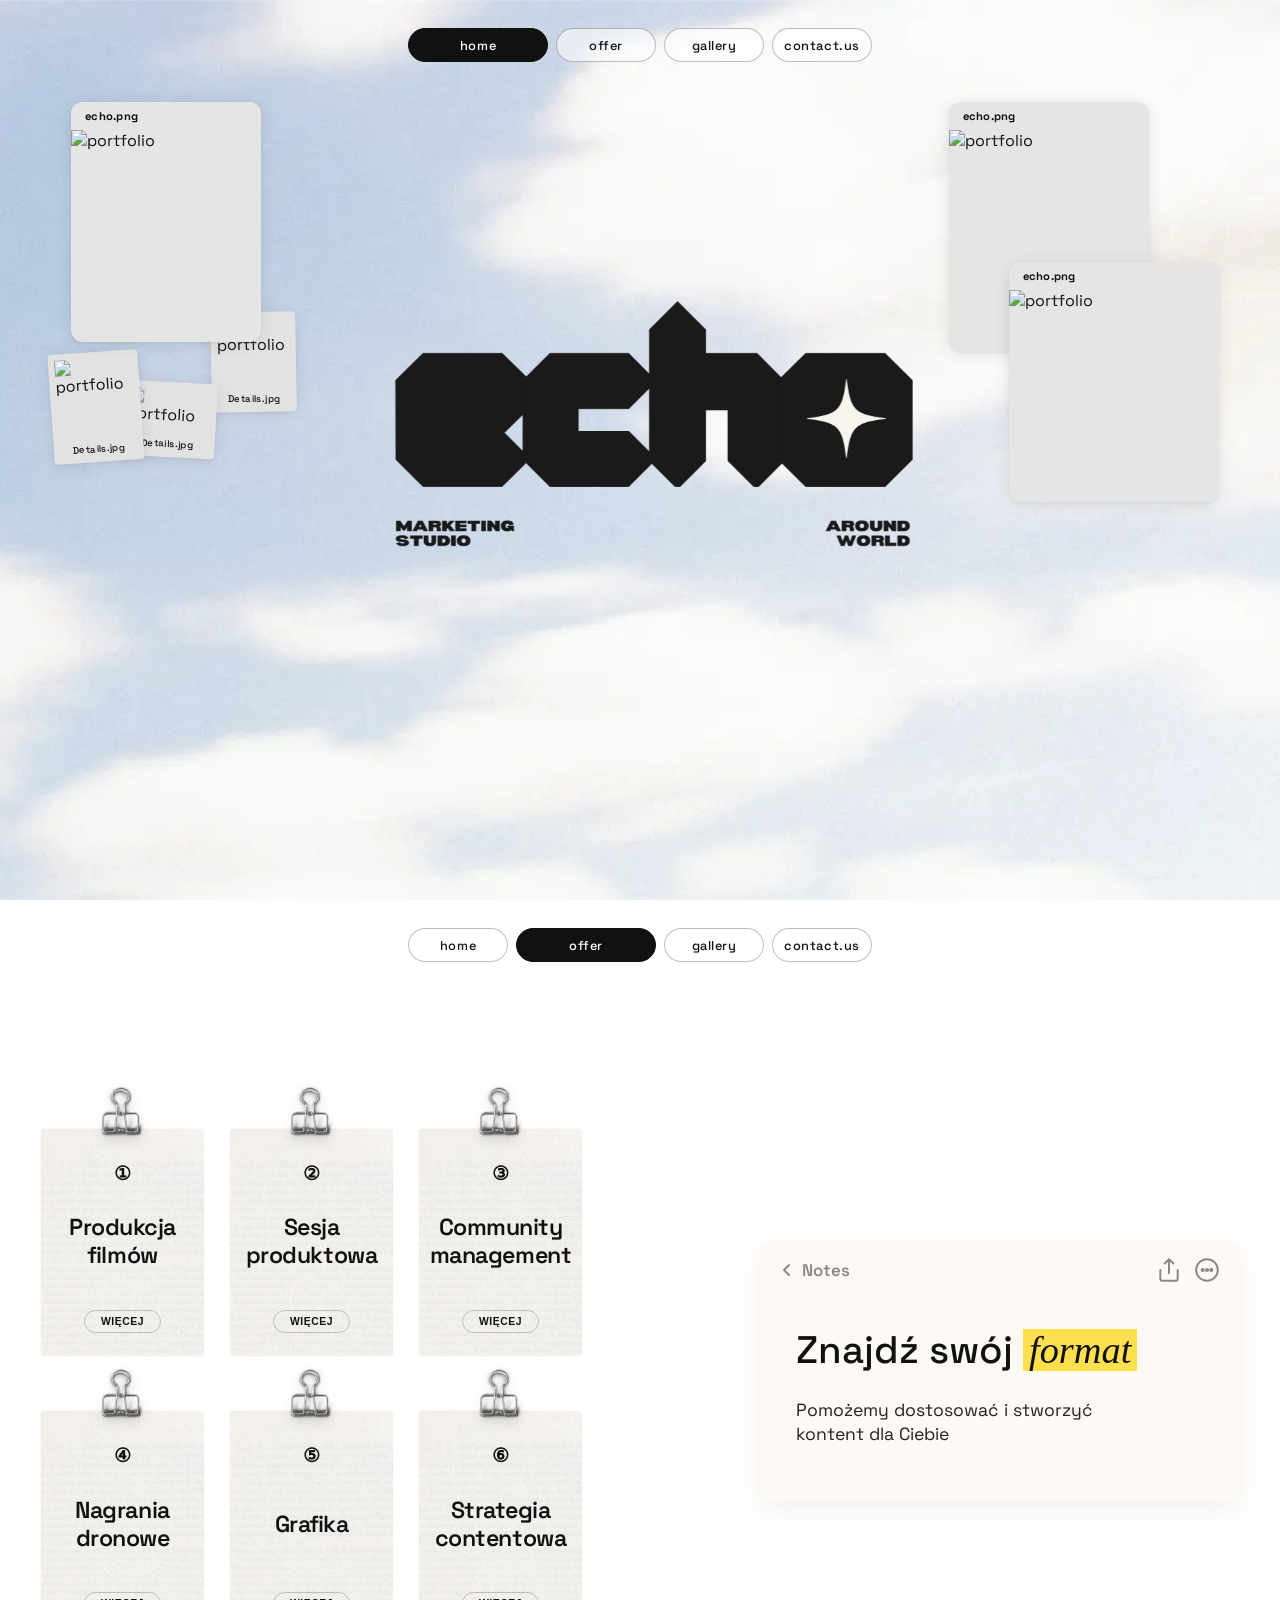
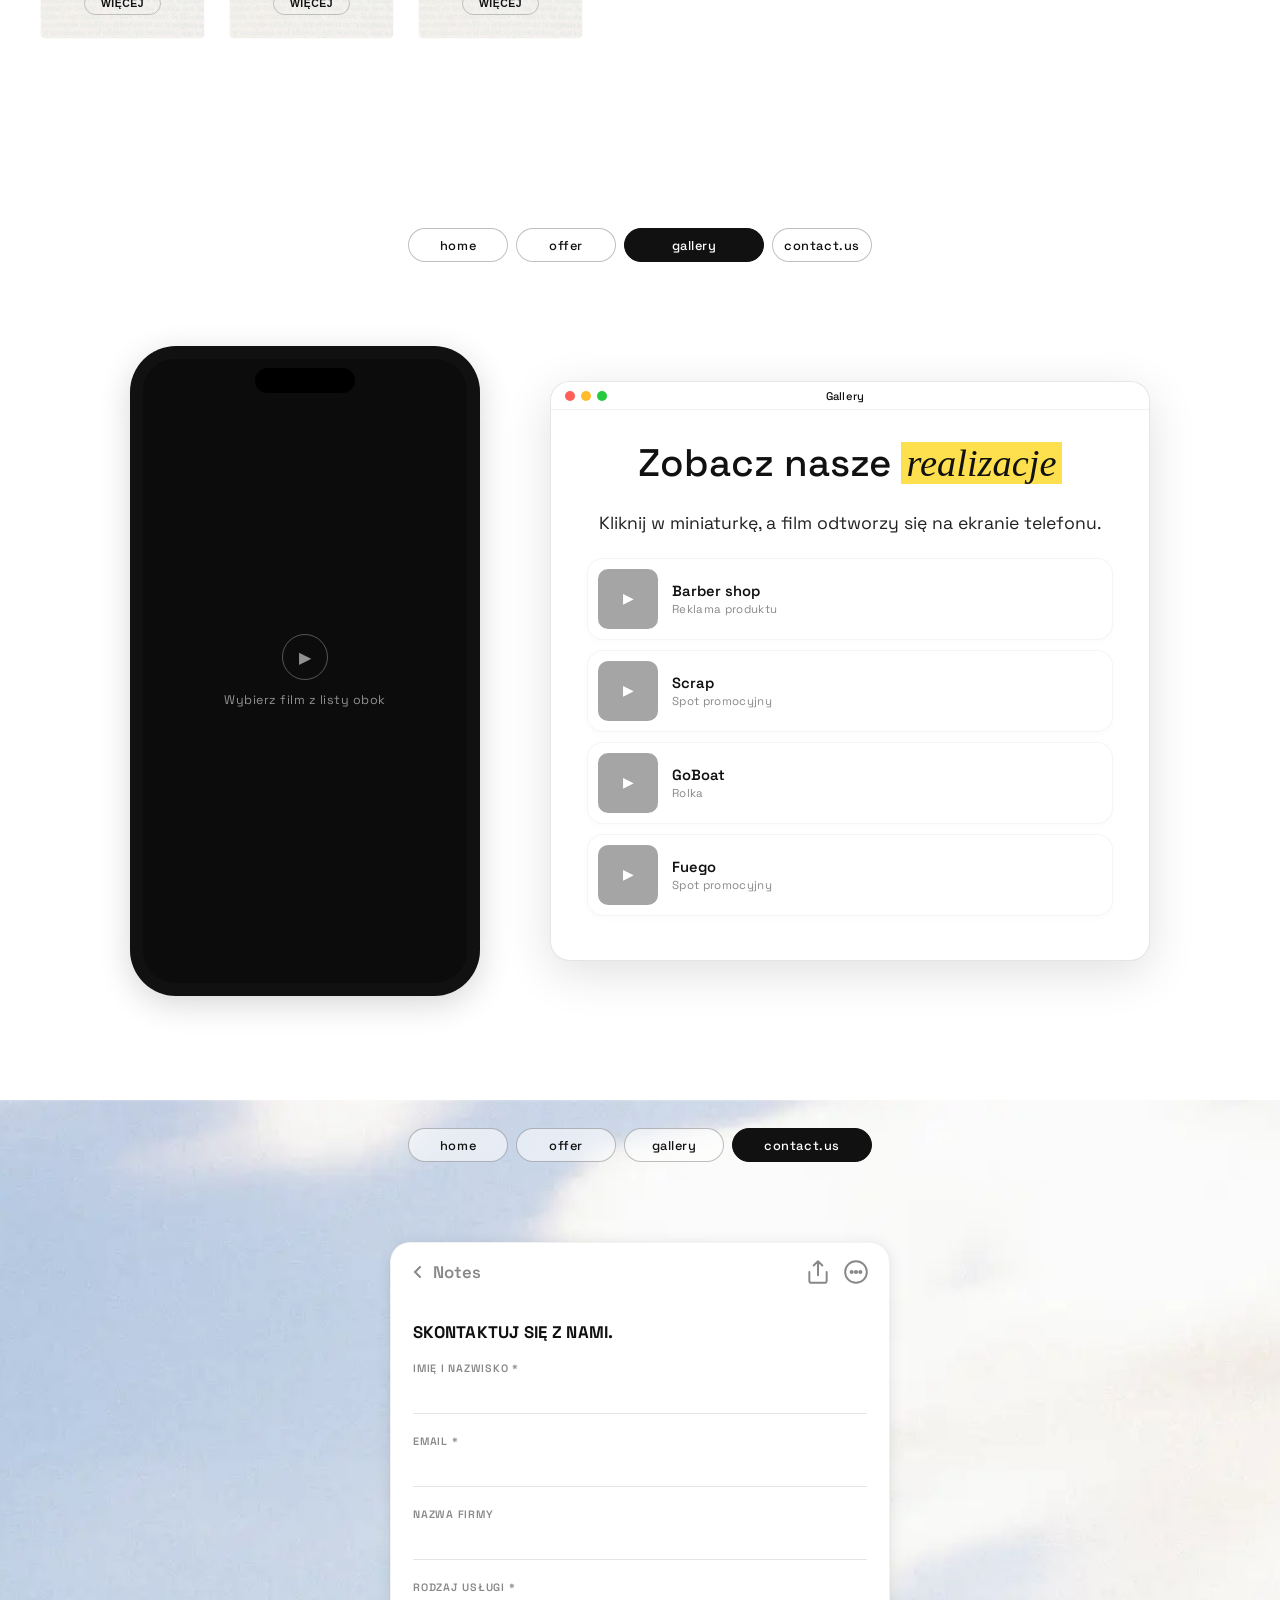
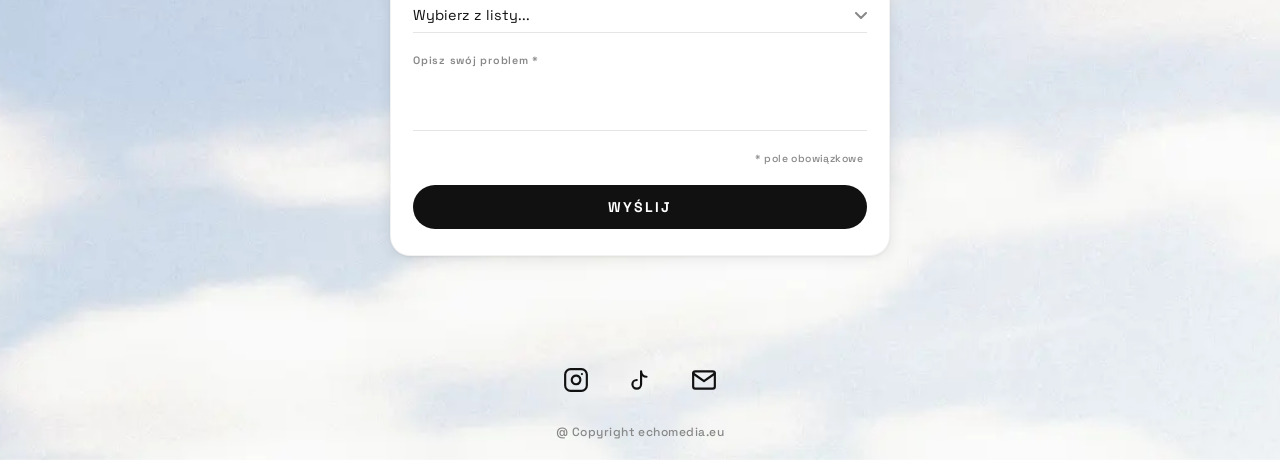
==== index.html @ 02a7cdfb "Add files via upload" ====
<!DOCTYPE html>
<html lang="pl">

<head>
  <meta charset="UTF-8" />
  <meta name="viewport" content="width=device-width, initial-scale=1.0" />
  <title>Echo Marketing Studio — Around the World</title>
  <meta name="description"
    content="Echo Marketing Studio — produkujemy kontent, który działa. Produkcja filmów, sesje produktowe, community management, drony, grafika i strategia contentowa." />
  <meta name="robots" content="index, follow" />
  <meta property="og:title" content="Echo Marketing Studio" />
  <meta property="og:description" content="Pomożemy dostosować i stworzyć kontent dla Ciebie." />
  <meta property="og:type" content="website" />
  <link rel="stylesheet" href="style.css" />
  <link rel="icon" href="img/logo.png" type="image/png" />

  <!-- Google Analytics -->
  <script async src="https://www.googletagmanager.com/gtag/js?id=G-VK74LGV7Q6"></script>
  <script>
    window.dataLayer = window.dataLayer || [];
    function gtag() { dataLayer.push(arguments); }
    gtag('js', new Date());

    gtag('config', 'G-VK74LGV7Q6');
  </script>
</head>

<body>

  <!-- ══════════════════════════════════════════════════════════
     SECTION 1 · HOME
══════════════════════════════════════════════════════════ -->
  <section class="section" id="home" aria-label="Strona główna">

    <!-- NAWIGACJA — statyczna na górze sekcji -->
    <nav class="section-nav" aria-label="Nawigacja główna">
      <a href="#home" class="active">home</a>
      <a href="#offer">offer</a>
      <a href="#gallery">gallery</a>
      <a href="#contact">contact.us</a>
    </nav>

    <!-- TREŚĆ HERO -->
    <div class="hero-body">

      <!-- LEWA STRONA -->
      <div class="photos-left" aria-hidden="true">

        <!-- Mac Window (Duża karta) -->
        <div class="mac-window left-mac">
          <div class="mac-header">echo.png</div>
          <div class="mac-image-container">
            <img src="img cards/Projekt bez nazwy (2).png" alt="portfolio" loading="lazy" />
          </div>
        </div>

        <!-- 3 małe polaroidy -->
        <div class="grey-polaroid left-p1">
          <img src="img cards/stocznia.jpg" alt="portfolio" loading="lazy" />
          <div class="spol-label">Details.jpg</div>
        </div>

        <div class="grey-polaroid left-p2">
          <img src="img cards/photo_2026-07-18_15-06-27.jpg" alt="portfolio" loading="lazy" />
          <div class="spol-label">Details.jpg</div>
        </div>

        <div class="grey-polaroid left-p3">
          <img src="img cards/photo_2026-07-18_15-06-29.jpg  " alt="portfolio" loading="lazy" />
          <div class="spol-label">Details.jpg</div>
        </div>

      </div><!-- /photos-left -->

      <!-- Centrum: Logo -->
      <div class="hero-logo">
        <img src="img/logo.png" alt="Echo Marketing Studio — Logo" loading="eager" />
      </div>

      <!-- PRAWA STRONA -->
      <div class="photos-right" aria-hidden="true">

        <!-- Mac Window (Tył) -->
        <div class="mac-window right-mac-1">
          <div class="mac-header">echo.png</div>
          <div class="mac-image-container">
            <img src="img cards/_DSC5207.jpg" alt="portfolio" loading="lazy" />
          </div>
        </div>

        <!-- Mac Window (Przód) -->
        <div class="mac-window right-mac-2">
          <div class="mac-header">echo.png</div>
          <div class="mac-image-container">
            <img src="img cards/pari3.jpg" alt="portfolio" loading="lazy" />
          </div>
        </div>

      </div><!-- /photos-right -->

    </div><!-- /hero-body -->
  </section>


  <!-- ══════════════════════════════════════════════════════════
     SECTION 2 · OFFER
══════════════════════════════════════════════════════════ -->
  <section class="section" id="offer" aria-label="Oferta">

    <!-- NAWIGACJA — statyczna na górze sekcji -->
    <nav class="section-nav" aria-label="Nawigacja oferty">
      <a href="#home">home</a>
      <a href="#offer" class="active">offer</a>
      <a href="#gallery">gallery</a>
      <a href="#contact">contact.us</a>
    </nav>

    <div class="offer-body">
      <div class="offer-layout">

        <!-- Siatka usług -->
        <div class="services-grid" aria-label="Nasze usługi">

          <!-- 1 -->
          <div class="service-item">
            <img src="img/pin.svg" class="service-pin" alt="" />
            <div class="service-bg-wrap">
              <img src="img/card.svg" class="service-bg" alt="" />
              <div class="service-content">
                <span class="service-num">①</span>
                <span class="service-name">Produkcja<br />filmów</span>
                <button class="btn-more" data-title="Produkcja filmów"
                  data-desc="Krótki, roboczy opis usługi produkcji filmów. Tworzymy profesjonalne wideo, spoty reklamowe oraz nowoczesne rolki do mediów społecznościowych, aby maksymalnie zaangażować Twoich odbiorców.">Więcej</button>
              </div>
            </div>
          </div>

          <!-- 2 -->
          <div class="service-item">
            <img src="img/pin.svg" class="service-pin" alt="" />
            <div class="service-bg-wrap">
              <img src="img/card.svg" class="service-bg" alt="" />
              <div class="service-content">
                <span class="service-num">②</span>
                <span class="service-name">Sesja<br />produktowa</span>
                <button class="btn-more" data-title="Sesja produktowa"
                  data-desc="Twoje produkty zasługują na doskonałą prezentację. Wykonamy dla Ciebie wysokiej jakości zdjęcia produktowe, które pomogą Ci sprzedawać skuteczniej.">Więcej</button>
              </div>
            </div>
          </div>

          <!-- 3 -->
          <div class="service-item">
            <img src="img/pin.svg" class="service-pin" alt="" />
            <div class="service-bg-wrap">
              <img src="img/card.svg" class="service-bg" alt="" />
              <div class="service-content">
                <span class="service-num">③</span>
                <span class="service-name">Community<br />management</span>
                <button class="btn-more" data-title="Community management"
                  data-desc="Budujemy i zarządzamy społecznością wokół Twojej marki. Dbamy o relacje z klientami, odpowiadamy na komentarze i moderujemy dyskusje, by wizerunek firmy był spójny.">Więcej</button>
              </div>
            </div>
          </div>

          <!-- 4 -->
          <div class="service-item">
            <img src="img/pin.svg" class="service-pin" alt="" />
            <div class="service-bg-wrap">
              <img src="img/card.svg" class="service-bg" alt="" />
              <div class="service-content">
                <span class="service-num">④</span>
                <span class="service-name">Nagrania<br />dronowe</span>
                <button class="btn-more" data-title="Nagrania dronowe"
                  data-desc="Pokażemy Twój biznes z zupełnie nowej perspektywy! Oferujemy dynamiczne ujęcia z drona, idealne do filmów promocyjnych, relacji z wydarzeń czy prezentacji nieruchomości.">Więcej</button>
              </div>
            </div>
          </div>

          <!-- 5 -->
          <div class="service-item">
            <img src="img/pin.svg" class="service-pin" alt="" />
            <div class="service-bg-wrap">
              <img src="img/card.svg" class="service-bg" alt="" />
              <div class="service-content">
                <span class="service-num">⑤</span>
                <span class="service-name">Grafika</span>
                <button class="btn-more" data-title="Grafika"
                  data-desc="Projektujemy estetyczne i skuteczne materiały wizualne. Od postów w social mediach, po identyfikację wizualną, ulotki czy bannery reklamowe, które przyciągają wzrok.">Więcej</button>
              </div>
            </div>
          </div>

          <!-- 6 -->
          <div class="service-item">
            <img src="img/pin.svg" class="service-pin" alt="" />
            <div class="service-bg-wrap">
              <img src="img/card.svg" class="service-bg" alt="" />
              <div class="service-content">
                <span class="service-num">⑥</span>
                <span class="service-name">Strategia<br />contentowa</span>
                <button class="btn-more" data-title="Strategia contentowa"
                  data-desc="Pomagamy zaplanować treści, które przynoszą realne zyski. Opracujemy dla Ciebie długoterminową strategię publikacji, aby Twój komunikat docierał prosto do odpowiedniej grupy docelowej.">Więcej</button>
              </div>
            </div>
          </div>

        </div><!-- /services-grid -->

        <!-- Notes card po prawej -->
        <div class="notes-card" role="complementary">
          <div class="notes-bar">
            <div class="notes-back">
              <svg width="14" height="14" viewBox="0 0 14 14" fill="none" stroke="currentColor" stroke-width="2"
                stroke-linecap="round">
                <polyline points="9 2 4 7 9 12" />
              </svg>
              Notes
            </div>
            <div class="notes-icons" aria-hidden="true">
              <!-- Share icon -->
              <svg viewBox="0 0 24 24" fill="none" stroke="currentColor" stroke-width="1.8" stroke-linecap="round"
                stroke-linejoin="round">
                <path d="M4 12v8a2 2 0 002 2h12a2 2 0 002-2v-8 M16 6l-4-4-4 4 M12 2v13" />
              </svg>
              <!-- 3 dots circle icon -->
              <svg viewBox="0 0 24 24" fill="none" stroke="currentColor" stroke-width="1.8" stroke-linecap="round">
                <circle cx="12" cy="12" r="10" />
                <circle cx="8" cy="12" r="1" fill="currentColor" />
                <circle cx="12" cy="12" r="1" fill="currentColor" />
                <circle cx="16" cy="12" r="1" fill="currentColor" />
              </svg>
            </div>
          </div>
          <div class="notes-body">
            <h2 class="notes-title">
              Znajdź swój <span class="notes-highlight">format</span>
            </h2>
            <p class="notes-desc">
              Pomożemy dostosować i stworzyć<br />kontent dla Ciebie
            </p>
          </div>
        </div>

      </div><!-- /offer-layout -->
    </div><!-- /offer-body -->
  </section>


  <!-- ══════════════════════════════════════════════════════════
     SECTION 3 · GALLERY
══════════════════════════════════════════════════════════ -->
  <section class="section" id="gallery" aria-label="Galeria">

    <!-- NAWIGACJA — statyczna na górze sekcji -->
    <nav class="section-nav" aria-label="Nawigacja galerii">
      <a href="#home">home</a>
      <a href="#offer">offer</a>
      <a href="#gallery" class="active">gallery</a>
      <a href="#contact">contact.us</a>
    </nav>

    <div class="gallery-body">
      <div class="gallery-layout">

        <!-- Telefon z odtwarzaczem filmów -->
        <div class="phone-stage">
          <div class="phone-frame">
            <div class="phone-island"></div>
            <div class="phone-screen" id="phone-screen">
              <video id="gallery-video" class="phone-video" playsinline webkit-playsinline preload="metadata"></video>

              <!-- Minimalistyczne, autorskie sterowanie filmem -->
              <div class="minimal-controls" id="minimal-controls">
                <button id="min-play" class="min-btn" aria-label="Play/Pause">
                  <svg viewBox="0 0 24 24" fill="currentColor">
                    <path d="M6 19h4V5H6v14zm8-14v14h4V5h-4z" />
                  </svg>
                </button>
                <div class="min-progress">
                  <div class="min-progress-bar" id="min-progress-bar">
                    <div class="min-progress-fill" id="min-progress-fill"></div>
                  </div>
                </div>
                <button id="min-mute" class="min-btn" aria-label="Mute/Unmute">
                  <svg viewBox="0 0 24 24" fill="currentColor">
                    <path
                      d="M3 9v6h4l5 5V4L7 9H3zm13.5 3c0-1.77-1.02-3.29-2.5-4.03v8.05c1.48-.73 2.5-2.25 2.5-4.02zM14 3.23v2.06c2.89.86 5 3.54 5 6.71s-2.11 5.85-5 6.71v2.06c4.01-.91 7-4.49 7-8.77s-2.99-7.86-7-8.77z" />
                  </svg>
                </button>
              </div>
              <div class="phone-empty" id="phone-empty">
                <span class="phone-empty-icon">▶</span>
                <span>Wybierz film z listy obok</span>
              </div>
            </div>
          </div>
        </div>

        <!-- Lista filmów promocyjnych -->
        <div class="gallery-list-card white-mac">
          <div class="mac-header">
            <div class="mac-dots">
              <span class="dot close"></span>
              <span class="dot min"></span>
              <span class="dot max"></span>
            </div>
            <span class="mac-title" style="transform: translateX(-30px);">Gallery</span>
          </div>

          <div class="gallery-list-body">
            <h2 class="notes-title">
              Zobacz nasze <span class="notes-highlight">realizacje</span>
            </h2>
            <p class="notes-desc">
              Kliknij w miniaturkę, a film odtworzy się na ekranie telefonu.
            </p>

            <div class="gallery-thumbs" role="list">

              <button type="button" class="gallery-thumb" role="listitem" data-video="video gallery/barber-produkt.mp4">
                <span class="gallery-thumb-img">
                  <video src="video gallery/barber-produkt.mp4" preload="metadata" muted playsinline
                    style="width: 100%; height: 100%; object-fit: cover;"></video>
                  <span class="gallery-thumb-play">▶</span>
                </span>
                <span class="gallery-thumb-meta">
                  <span class="gallery-thumb-title">Barber shop</span>
                  <span class="gallery-thumb-sub">Reklama produktu</span>
                </span>
              </button>

              <button type="button" class="gallery-thumb" role="listitem" data-video="video gallery/scrapv2.mp4">
                <span class="gallery-thumb-img">
                  <video src="video gallery/scrapv2.mp4" preload="metadata" muted playsinline
                    style="width: 100%; height: 100%; object-fit: cover;"></video>
                  <span class="gallery-thumb-play">▶</span>
                </span>
                <span class="gallery-thumb-meta">
                  <span class="gallery-thumb-title">Scrap</span>
                  <span class="gallery-thumb-sub">Spot promocyjny</span>
                </span>
              </button>

              <button type="button" class="gallery-thumb" role="listitem" data-video="video gallery/goboat.mp4">
                <span class="gallery-thumb-img">
                  <video src="video gallery/goboat.mp4" preload="metadata" muted playsinline
                    style="width: 100%; height: 100%; object-fit: cover;"></video>
                  <span class="gallery-thumb-play">▶</span>
                </span>
                <span class="gallery-thumb-meta">
                  <span class="gallery-thumb-title">GoBoat</span>
                  <span class="gallery-thumb-sub">Rolka</span>
                </span>
              </button>

              <button type="button" class="gallery-thumb" role="listitem" data-video="video gallery/fuegov2.mp4">
                <span class="gallery-thumb-img">
                  <video src="video gallery/fuegov2.mp4" preload="metadata" muted playsinline
                    style="width: 100%; height: 100%; object-fit: cover;"></video>
                  <span class="gallery-thumb-play">▶</span>
                </span>
                <span class="gallery-thumb-meta">
                  <span class="gallery-thumb-title">Fuego</span>
                  <span class="gallery-thumb-sub">Spot promocyjny</span>
                </span>
              </button>

            </div>
          </div>
        </div>

      </div><!-- /gallery-layout -->
    </div><!-- /gallery-body -->
  </section>

  <!-- ══════════════════════════════════════════════════════════
     SECTION 4 · CONTACT
══════════════════════════════════════════════════════════ -->
  <section class="section" id="contact" aria-label="Kontakt">

    <!-- NAWIGACJA — statyczna na górze sekcji -->
    <nav class="section-nav" aria-label="Nawigacja kontaktu">
      <a href="#home">home</a>
      <a href="#offer">offer</a>
      <a href="#gallery">gallery</a>
      <a href="#contact" class="active">contact.us</a>
    </nav>

    <div class="contact-body">
      <div class="contact-layout">

        <!-- Formularz -->
        <div class="contact-card">

          <div class="notes-bar">
            <div class="notes-back">
              <svg width="14" height="14" viewBox="0 0 14 14" fill="none" stroke="currentColor" stroke-width="2"
                stroke-linecap="round">
                <polyline points="9 2 4 7 9 12" />
              </svg>
              Notes
            </div>
            <div class="notes-icons" aria-hidden="true">
              <!-- Share icon -->
              <svg viewBox="0 0 24 24" fill="none" stroke="currentColor" stroke-width="1.8" stroke-linecap="round"
                stroke-linejoin="round">
                <path d="M4 12v8a2 2 0 002 2h12a2 2 0 002-2v-8 M16 6l-4-4-4 4 M12 2v13" />
              </svg>
              <!-- 3 dots circle icon -->
              <svg viewBox="0 0 24 24" fill="none" stroke="currentColor" stroke-width="1.8" stroke-linecap="round">
                <circle cx="12" cy="12" r="10" />
                <circle cx="8" cy="12" r="1" fill="currentColor" />
                <circle cx="12" cy="12" r="1" fill="currentColor" />
                <circle cx="16" cy="12" r="1" fill="currentColor" />
              </svg>
            </div>
          </div>

          <div class="form-wrap">
            <h2 class="form-title">
              SKONTAKTUJ SIĘ Z NAMI.
            </h2>

            <form id="contact-form" novalidate>

              <div class="form-group">
                <label for="name">IMIĘ I NAZWISKO *</label>
                <input type="text" id="name" name="name" required autocomplete="name" aria-required="true" />
              </div>

              <div class="form-group">
                <label for="email">EMAIL *</label>
                <input type="email" id="email" name="email" required autocomplete="email" aria-required="true" />
              </div>

              <div class="form-group">
                <label for="company">NAZWA FIRMY</label>
                <input type="text" id="company" name="company" autocomplete="organization" />
              </div>

              <div class="form-group">
                <label>RODZAJ USŁUGI *</label>
                <div class="custom-dropdown" id="service-dropdown">
                  <div class="custom-dropdown-trigger" id="service-trigger">
                    <span>Wybierz z listy...</span>
                    <svg width="12" height="7" viewBox="0 0 12 7" fill="none" stroke="currentColor" stroke-width="2" stroke-linecap="round" stroke-linejoin="round">
                      <path d="M1 1L6 6L11 1"></path>
                    </svg>
                  </div>
                  <div class="custom-dropdown-options">
                    <div class="custom-option" data-value="Produkcja filmów">Produkcja filmów</div>
                    <div class="custom-option" data-value="Sesja produktowa">Sesja produktowa</div>
                    <div class="custom-option" data-value="Community management">Community management</div>
                    <div class="custom-option" data-value="Nagrania dronowe">Nagrania dronowe</div>
                    <div class="custom-option" data-value="Grafika">Grafika</div>
                    <div class="custom-option" data-value="Strategia contentowa">Strategia contentowa</div>
                    <div class="custom-option" data-value="Cały pakiet">Cały pakiet</div>
                    <div class="custom-option" data-value="Coś innego">Coś innego</div>
                  </div>
                  <input type="hidden" name="service" id="service-input" required>
                </div>
              </div>

              <div class="form-group">
                <label for="message">Opisz swój problem *</label>
                <textarea id="message" name="message" required aria-required="true"></textarea>
              </div>

              <div class="form-required-note">* pole obowiązkowe</div>

              <button type="submit" class="btn-send" id="submit-btn">
                WYŚLIJ
              </button>

            </form>
          </div>

        </div><!-- /contact-card -->
      </div><!-- /contact-layout -->
    </div><!-- /contact-body -->

    <!-- ══════════════════════════════════════════════════════════
       FOOTER
  ══════════════════════════════════════════════════════════ -->
    <footer class="site-footer">
      <div class="social-links">
        <a href="https://www.instagram.com/echomedia.eu/" class="social-circle" aria-label="Instagram" target="_blank">
          <svg viewBox="0 0 24 24" fill="none" stroke="currentColor" stroke-width="2" stroke-linecap="round"
            stroke-linejoin="round">
            <rect x="2" y="2" width="20" height="20" rx="5" ry="5"></rect>
            <path d="M16 11.37A4 4 0 1 1 12.63 8 4 4 0 0 1 16 11.37z"></path>
            <line x1="17.5" y1="6.5" x2="17.51" y2="6.5"></line>
          </svg>
        </a>
        <a href="https://www.tiktok.com/@echomedia.eu" class="social-circle" aria-label="TikTok" target="_blank">
          <svg viewBox="0 0 24 24" fill="none" stroke="currentColor" stroke-width="2" stroke-linecap="round"
            stroke-linejoin="round">
            <path d="M9 12a4 4 0 1 0 4 4V4a5 5 0 0 0 5 5"></path>
          </svg>
        </a>
        <a href="mailto:echomedia.eu@gmail.com" class="social-circle" aria-label="Email">
          <svg viewBox="0 0 24 24" fill="none" stroke="currentColor" stroke-width="2" stroke-linecap="round"
            stroke-linejoin="round">
            <path d="M4 4h16c1.1 0 2 .9 2 2v12c0 1.1-.9 2-2 2H4c-1.1 0-2-.9-2-2V6c0-1.1.9-2 2-2z"></path>
            <polyline points="22,6 12,13 2,6"></polyline>
          </svg>
        </a>
      </div>
      <div class="footer-copy">
        @ Copyright echomedia.eu
      </div>
    </footer>
  </section>

  <!-- Toast -->
  <div class="toast" id="toast" role="alert" aria-live="polite"></div>

  <!-- ══════════════════════════════════════════════════════════
     JAVASCRIPT
══════════════════════════════════════════════════════════ -->
  <script>
    (() => {
      'use strict';

      /* ── Toast ── */
      const toast = document.getElementById('toast');
      function showToast(msg, ms = 3200) {
        toast.textContent = msg;
        toast.classList.add('show');
        setTimeout(() => toast.classList.remove('show'), ms);
      }

      /* ── Contact form ── */
      const form = document.getElementById('contact-form');
      const submit = document.getElementById('submit-btn');

      form.addEventListener('submit', async (e) => {
        e.preventDefault();

        const name = document.getElementById('name').value.trim();
        const email = document.getElementById('email').value.trim();
        const company = document.getElementById('company').value.trim();
        const message = document.getElementById('message').value.trim();

        if (!name) { showToast('Proszę podać imię i nazwisko.'); return; }
        if (!email || !/^[^\s@]+@[^\s@]+\.[^\s@]+$/.test(email)) {
          showToast('Proszę podać prawidłowy adres e-mail.');
          return;
        }
        if (!message) { showToast('Proszę opisać swój problem.'); return; }

        submit.textContent = 'Wysyłanie…';
        submit.disabled = true;

        try {
          const formData = new FormData(form);
          const res = await fetch('https://formspree.io/f/xykreqja', {
            method: 'POST',
            body: formData,
            headers: { 'Accept': 'application/json' }
          });

          if (res.ok) {
            form.reset();
            showToast('✓ Wiadomość wysłana! Odezwiemy się wkrótce.');
          } else {
            showToast('X Wystąpił błąd przy wysyłaniu. Spróbuj ponownie.');
          }
        } catch (error) {
          showToast('X Wystąpił problem z połączeniem.');
        } finally {
          submit.textContent = 'WYŚLIJ';
          submit.disabled = false;
        }
      });

      /* ── Smooth scroll ── */
      document.querySelectorAll('a[href^="#"]').forEach(a => {
        a.addEventListener('click', e => {
          const target = document.querySelector(a.getAttribute('href'));
          if (target) { e.preventDefault(); target.scrollIntoView({ behavior: 'smooth' }); }
        });
      });

    })();
  </script>

  <!-- Service Modal -->
  <div id="service-modal" class="modal-overlay" aria-hidden="true">
    <div class="modal-card">
      <button class="modal-close" id="modal-close-btn" aria-label="Zamknij">✕</button>
      <div class="modal-content-inner">
        <h3 id="modal-title" class="modal-title"></h3>
        <div class="modal-divider"></div>
        <p id="modal-desc" class="modal-desc"></p>
      </div>
    </div>
  </div>

  <script>
    (() => {
      const modal = document.getElementById('service-modal');
      const modalTitle = document.getElementById('modal-title');
      const modalDesc = document.getElementById('modal-desc');
      const modalCloseBtn = document.getElementById('modal-close-btn');
      const moreBtns = document.querySelectorAll('.btn-more');

      function openModal(title, desc) {
        modalTitle.textContent = title;
        modalDesc.textContent = desc;
        modal.classList.add('active');
        document.body.style.overflow = 'hidden'; // prevent scrolling
      }

      function closeModal() {
        modal.classList.remove('active');
        document.body.style.overflow = '';
      }

      moreBtns.forEach(btn => {
        btn.addEventListener('click', (e) => {
          e.stopPropagation();
          openModal(btn.getAttribute('data-title'), btn.getAttribute('data-desc'));
        });
      });

      modalCloseBtn.addEventListener('click', closeModal);
      modal.addEventListener('click', (e) => {
        if (e.target === modal) closeModal(); // close when clicking background
      });
    })();
  </script>

  <!-- Custom Dropdown Logic -->
  <script>
    (() => {
      'use strict';
      const dropdown = document.getElementById('service-dropdown');
      const trigger = document.getElementById('service-trigger');
      const triggerSpan = trigger.querySelector('span');
      const options = document.querySelectorAll('.custom-option');
      const hiddenInput = document.getElementById('service-input');

      if (!dropdown) return;

      // Toggle dropdown
      trigger.addEventListener('click', (e) => {
        e.stopPropagation();
        dropdown.classList.toggle('open');
      });

      // Close dropdown when clicking outside
      document.addEventListener('click', () => {
        dropdown.classList.remove('open');
      });

      // Handle option selection
      options.forEach(option => {
        option.addEventListener('click', (e) => {
          e.stopPropagation();
          const value = option.getAttribute('data-value');
          const text = option.textContent;

          // Update trigger text and hidden input
          triggerSpan.textContent = text;
          hiddenInput.value = value;
          triggerSpan.style.color = "var(--ink)"; // Change color if it was placeholder color

          // Update selected class
          options.forEach(opt => opt.classList.remove('selected'));
          option.classList.add('selected');

          // Close dropdown
          dropdown.classList.remove('open');
        });
      });
    })();
  </script>

  <!-- Gallery — odtwarzacz filmów w telefonie -->
  <script>
    (() => {
      'use strict';

      const video = document.getElementById('gallery-video');
      const empty = document.getElementById('phone-empty');
      const thumbs = document.querySelectorAll('.gallery-thumb');

      const minControls = document.getElementById('minimal-controls');
      const minPlay = document.getElementById('min-play');
      const minMute = document.getElementById('min-mute');
      const minProgress = document.getElementById('min-progress-bar');
      const minProgressFill = document.getElementById('min-progress-fill');

      if (!video || !thumbs.length) return;

      const updatePlayIcon = () => {
        minPlay.innerHTML = video.paused
          ? '<svg viewBox="0 0 24 24" fill="currentColor"><path d="M8 5v14l11-7z"/></svg>' // Play
          : '<svg viewBox="0 0 24 24" fill="currentColor"><path d="M6 19h4V5H6v14zm8-14v14h4V5h-4z"/></svg>'; // Pause
      };

      const updateMuteIcon = () => {
        minMute.innerHTML = video.muted
          ? '<svg viewBox="0 0 24 24" fill="currentColor"><path d="M16.5 12c0-1.77-1.02-3.29-2.5-4.03v2.21l2.45 2.45c.03-.2.05-.41.05-.63zm2.5 0c0 .94-.2 1.82-.54 2.64l1.51 1.51C20.63 14.91 21 13.5 21 12c0-4.28-2.99-7.86-7-8.77v2.06c2.89.86 5 3.54 5 6.71zM4.27 3L3 4.27 7.73 9H3v6h4l5 5v-6.73l4.25 4.25c-.67.52-1.42.93-2.25 1.18v2.06c1.38-.31 2.63-.95 3.69-1.81L19.73 21 21 19.73l-9-9L4.27 3zM12 4L9.91 6.09 12 8.18V4z"/></svg>' // Muted
          : '<svg viewBox="0 0 24 24" fill="currentColor"><path d="M3 9v6h4l5 5V4L7 9H3zm13.5 3c0-1.77-1.02-3.29-2.5-4.03v8.05c1.48-.73 2.5-2.25 2.5-4.02zM14 3.23v2.06c2.89.86 5 3.54 5 6.71s-2.11 5.85-5 6.71v2.06c4.01-.91 7-4.49 7-8.77s-2.99-7.86-7-8.77z"/></svg>'; // Unmuted
      };

      let controlsTimeout;
      const phoneScreen = document.getElementById('phone-screen');

      const showControls = () => {
        if (!video.classList.contains('active')) return;
        minControls.classList.add('active');
        clearTimeout(controlsTimeout);
        controlsTimeout = setTimeout(() => {
          // Hide controls only if the video is currently playing
          if (!video.paused) {
            minControls.classList.remove('active');
          }
        }, 3000);
      };

      phoneScreen.addEventListener('mousemove', showControls);
      phoneScreen.addEventListener('mouseenter', showControls);
      phoneScreen.addEventListener('mouseleave', () => {
        if (!video.paused) {
          minControls.classList.remove('active');
        }
      });

      minPlay.addEventListener('click', (e) => {
        e.stopPropagation();
        video.paused ? video.play() : video.pause();
      });

      minMute.addEventListener('click', (e) => {
        e.stopPropagation();
        video.muted = !video.muted;
        updateMuteIcon();
      });

      video.addEventListener('play', () => {
        updatePlayIcon();
        showControls();
      });

      video.addEventListener('pause', () => {
        updatePlayIcon();
        minControls.classList.add('active');
        clearTimeout(controlsTimeout);
      });

      video.addEventListener('timeupdate', () => {
        if (!video.duration) return;
        const progress = (video.currentTime / video.duration) * 100;
        minProgressFill.style.width = `${progress}%`;
      });

      minProgress.parentElement.addEventListener('click', (e) => {
        e.stopPropagation();
        const rect = minProgress.parentElement.getBoundingClientRect();
        const pos = (e.clientX - rect.left) / rect.width;
        video.currentTime = pos * video.duration;
      });

      video.addEventListener('click', () => {
        if (!video.classList.contains('active')) return;
        video.paused ? video.play() : video.pause();
      });

      thumbs.forEach(thumb => {
        thumb.addEventListener('click', () => {
          const src = thumb.getAttribute('data-video');

          thumbs.forEach(t => t.classList.remove('active'));
          thumb.classList.add('active');

          if (video.getAttribute('src') !== src) {
            video.setAttribute('src', src);
            video.load();
            video.muted = false; // Dźwięk włączony od razu
            updateMuteIcon();
          }

          video.classList.add('active');
          empty.classList.add('hidden');

          showControls();

          video.play().catch(() => {
            // Autoplay blocked, wait for user
          });
        });
      });
    })();
  </script>

</body>

</html>
---- style.css ----
/* ============================================================
   ECHO MARKETING STUDIO — Main Stylesheet
   Styl: minimalistyczny, czysty, Apple-inspired
   ============================================================ */

@import url('https://fonts.googleapis.com/css2?family=Space+Grotesk:wght@300;400;500;600;700&family=Inter:wght@400;500;600&display=swap');

/* ─── TOKENY ─── */
:root {
  --ink: #111111;
  --ink-mid: #444444;
  --ink-soft: #888888;
  --cream: #f7f2ea;
  --cream-card: #f2ead8;
  --beige-btn: #e5d8b4;
  --yellow-hi: #f5c842;
  --note-green: #3d5c3a;
  --clip: #9a9a9a;
  --white: #ffffff;
  --radius: 10px;
  --radius-lg: 20px;
  --shadow: 0 2px 16px rgba(0, 0, 0, 0.09), 0 1px 3px rgba(0, 0, 0, 0.05);
  --shadow-hover: 0 8px 32px rgba(0, 0, 0, 0.16);
  --ease: 0.28s cubic-bezier(0.25, 0.46, 0.45, 0.94);
}

/* ─── RESET ─── */
*,
*::before,
*::after {
  box-sizing: border-box;
  margin: 0;
  padding: 0;
}

html {
  scroll-behavior: smooth;
  font-size: 16px;
}

img {
  display: block;
  max-width: 100%;
}

body {
  font-family: 'Space Grotesk', -apple-system, BlinkMacSystemFont, sans-serif;
  color: var(--ink);
  overflow-x: hidden;
  -webkit-font-smoothing: antialiased;
}

/* ============================================================
   NAV — statyczny, na górze każdej sekcji
   ============================================================ */
.section-nav {
  display: flex;
  justify-content: center;
  gap: 8px;
  padding: 28px 0 0;
}

.section-nav a {
  display: flex;
  justify-content: center;
  align-items: center;
  width: 100px;
  height: 34px;
  white-space: nowrap;
  border: 1.5px solid rgba(0, 0, 0, 0.25);
  border-radius: 100px;
  background: rgba(255, 255, 255, 0.55);
  backdrop-filter: blur(8px);
  -webkit-backdrop-filter: blur(8px);
  font-size: 0.80rem;
  font-weight: 500;
  color: var(--ink);
  text-decoration: none;
  letter-spacing: 0.04em;
  transition: width var(--ease), background var(--ease), border-color var(--ease), color var(--ease);
}

.section-nav a:hover {
  background: var(--ink);
  border-color: var(--ink);
  color: #fff;
}

.section-nav a.active {
  width: 140px;
  background: var(--ink);
  border-color: var(--ink);
  color: #fff;
}

/* ============================================================
   SEKCJA — wspólna baza
   ============================================================ */
.section {
  min-height: 100vh;
  position: relative;
  overflow: hidden;
  display: flex;
  flex-direction: column;
}

/* Tło: niebo z chmurami — tylko HOME */
#home {
  background: url('img/backgroung.webp') center top / cover no-repeat;
  height: 100vh;
  min-height: 100vh;
  overflow: hidden;
}

#contact {
  background: url('img/backgroung.webp') center top / cover no-repeat;
}

#offer {
  background: white;
}

#gallery {
  background: white;
}

/* Tło sekcji offer i contact: gradient nieba */
/*#offer,
#contact {
  background:
    radial-gradient(ellipse 130% 70% at 15% 25%, rgba(255,255,255,0.60) 0%, transparent 55%),
    radial-gradient(ellipse 90% 60% at 80% 15%, rgba(255,255,255,0.50) 0%, transparent 50%),
    radial-gradient(ellipse 110% 80% at 50% 75%, rgba(255,255,255,0.40) 0%, transparent 60%),
    linear-gradient(175deg, #c2d9ee 0%, #d8eaf7 45%, #c5dcee 75%, #b5cfe6 100%);
}
*/
/* ============================================================
   SECTION 1 — HOME / HERO
   ============================================================ */

/* Centrum hero: logo + zdjęcia */
.hero-body {
  flex: 1;
  display: flex;
  align-items: center;
  justify-content: center;
  position: relative;
  padding: 0 20px;
}

/* ── Logo ── */
.hero-logo {
  position: relative;
  z-index: 4;
  text-align: center;
}

.hero-logo img {
  width: clamp(320px, 60vw, 850px);
  max-height: 75vh;
  object-fit: contain;
  height: auto;
  /* Logo ma tło białe — usuwamy białe */
  mix-blend-mode: multiply;

  /* Animacja wjazdu loga */
  animation: logoFloatIn 1.4s cubic-bezier(0.2, 0.8, 0.2, 1) forwards;
}

@keyframes logoFloatIn {
  0% {
    opacity: 0;
    transform: translateY(50px) scale(0.95);
  }

  100% {
    opacity: 1;
    transform: translateY(0) scale(1);
  }
}

/* ══════════════════════════════════════════════
   KOMPONENTY ZDJĘĆ — MAC WINDOW & POLAROID
   ══════════════════════════════════════════════ */

/* Styl "Mac Window" (jasnoszare tło z górnym paskiem) */
.mac-window {
  position: absolute;
  background: #e5e5e5;
  /* Jasny szary jak na screenie */
  border-radius: 12px;
  overflow: hidden;
  box-shadow: var(--shadow);
  display: flex;
  flex-direction: column;
  transition: transform var(--ease), box-shadow var(--ease);
  cursor: default;
}

.mac-window:hover {
  transform: scale(1.04);
  box-shadow: var(--shadow-hover);
  z-index: 10 !important;
}

.mac-header {
  height: 28px;
  display: flex;
  align-items: center;
  padding: 0 14px;
  font-size: 0.7rem;
  font-weight: 700;
  color: #111;
  background: #e5e5e5;
  letter-spacing: 0.02em;
  gap: 8px;
}

.mac-image-container {
  padding: 0;
  flex: 1;
  width: 100%;
  position: relative;
  overflow: hidden;
}

.mac-window img {
  position: absolute;
  top: 0;
  left: 0;
  width: 100%;
  height: 100%;
  object-fit: cover;
  object-position: bottom;
  border-radius: 0;
}

.coming-soon-container {
  display: flex;
  align-items: center;
  justify-content: center;
  background: #f8f8fa;
}

.coming-soon-text {
  font-size: 1.2rem;
  font-weight: 500;
  color: var(--ink-soft);
  letter-spacing: 0.15em;
  text-transform: uppercase;
}

/* Styl "Grey Polaroid" */
.grey-polaroid {
  position: absolute;
  background: #e2e2e2;
  padding: 6px 6px 26px 6px;
  border-radius: 4px;
  box-shadow: var(--shadow);
  display: flex;
  flex-direction: column;
  transition: transform var(--ease), box-shadow var(--ease);
  cursor: default;
}

.grey-polaroid:hover {
  transform: scale(1.08) !important;
  box-shadow: var(--shadow-hover);
  z-index: 20 !important;
}

.grey-polaroid img {
  width: 100%;
  height: 100%;
  object-fit: cover;
  border-radius: 2px;
}

.spol-label {
  position: absolute;
  bottom: 7px;
  left: 0;
  width: 100%;
  text-align: center;
  font-size: 0.6rem;
  font-weight: 500;
  color: #111;
  letter-spacing: 0.04em;
}

/* Białe okno Mac (dla sekcji Contact) */
.white-mac {
  background: #ffffff;
  border: 1px solid rgba(0, 0, 0, 0.1);
  box-shadow: 0 10px 40px rgba(0, 0, 0, 0.08);
}

.white-mac .mac-header {
  background: #ffffff;
  color: #111;
  border-bottom: 1px solid rgba(0, 0, 0, 0.05);
}

.mac-dots {
  display: flex;
  gap: 6px;
}

.mac-dots .dot {
  width: 10px;
  height: 10px;
  border-radius: 50%;
}

.mac-dots .close {
  background: #ff5f56;
}

.mac-dots .min {
  background: #ffbd2e;
}

.mac-dots .max {
  background: #27c93f;
}

.mac-title {
  margin: 0 auto;
  transform: translateX(-16px);
  font-weight: 500;
}

/* ══════════════════════════════════════════════
   LEWA STRONA — 1 duża karta + 3 małe polaroidy
   ══════════════════════════════════════════════ */
.photos-left {
  position: absolute;
  left: clamp(8px, 4vw, 60px);
  top: 40px;
  z-index: 3;
  width: 250px;
  height: 400px;
}

.left-mac {
  width: 190px;
  height: 240px;
  top: 0;
  left: 20px;
  z-index: 4;
}

.left-p1 {
  width: 90px;
  height: 110px;
  top: 250px;
  left: 0;
  transform: rotate(-4deg);
  z-index: 3;
}

.left-p2 {
  width: 95px;
  height: 75px;
  top: 280px;
  left: 70px;
  transform: rotate(3deg);
  z-index: 2;
}

.left-p3 {
  width: 85px;
  height: 100px;
  top: 210px;
  left: 160px;
  transform: rotate(-1deg);
  z-index: 1;
}

/* ══════════════════════════════════════════════
   PRAWA STRONA — 2 duże karty Mac Window
   ══════════════════════════════════════════════ */
.photos-right {
  position: absolute;
  right: clamp(8px, 4vw, 60px);
  top: 40px;
  z-index: 3;
  width: 280px;
  height: 420px;
}

.right-mac-1 {
  width: 200px;
  height: 250px;
  top: 0;
  left: 0;
  z-index: 1;
}

.right-mac-2 {
  width: 210px;
  height: 240px;
  top: 160px;
  left: 60px;
  z-index: 2;
}

/* ============================================================
   SECTION 2 — OFFER
   ============================================================ */

.offer-body {
  flex: 1;
  display: flex;
  align-items: center;
  justify-content: center;
  padding: 40px 40px 60px;
}

.offer-layout {
  display: grid;
  grid-template-columns: max-content 1fr;
  gap: 60px;
  max-width: 1220px;
  width: 100%;
  align-items: center;
}

/* ── Siatka usług z spinaczami ── */
.services-grid {
  display: grid;
  grid-template-columns: repeat(3, 1fr);
  gap: 24px;
}

.service-item {
  display: flex;
  flex-direction: column;
  align-items: center;
  position: relative;
  transition: transform var(--ease);
  cursor: default;
  padding-top: 25px;
  /* Przestrzeń na przypinkę */
}

.service-item:hover {
  transform: translateY(-5px);
}

.service-pin {
  width: 75px;
  position: absolute;
  top: -25px;
  /* Regulacja pionowa przypinki */
  left: 50%;
  transform: translateX(-50%);
  z-index: 5;
  filter: drop-shadow(0 4px 6px rgba(0, 0, 0, 0.15));
}

.service-bg-wrap {
  position: relative;
  z-index: 1;
  width: 165px;
  display: flex;
  flex-direction: column;
  align-items: center;
}

.service-bg {
  width: 100%;
  height: auto;
  display: block;
}

.service-content {
  position: absolute;
  top: 0;
  left: 0;
  width: 100%;
  height: 100%;
  display: flex;
  flex-direction: column;
  align-items: center;
  justify-content: center;
  padding: 0 14px;
  text-align: center;
}

.service-num {
  position: absolute;
  top: 35px;
  /* Odstęp od góry, by nie najeżdżało na przypinkę */
  left: 0;
  width: 100%;
  font-size: 1.2rem;
  font-weight: 700;
  color: #111;
  margin-bottom: 0;
}

.service-name {
  font-family: 'Space Grotesk', sans-serif;
  font-size: 1.45rem;
  font-weight: 600;
  color: #111;
  line-height: 1.2;
  letter-spacing: -0.02em;
}

.btn-more {
  position: absolute;
  bottom: 26px;
  background: transparent;
  color: var(--ink);
  border: 1px solid rgba(0, 0, 0, 0.2);
  border-radius: 100px;
  padding: 5px 16px;
  font-size: 0.65rem;
  font-weight: 600;
  cursor: pointer;
  letter-spacing: 0.05em;
  text-transform: uppercase;
  /* Zmieniamy przejścia kolorów na bardzo szybkie (0.15s), a ruch zostaje płynny (0.45s) */
  transition: transform 0.45s var(--ease), background 0.15s ease, color 0.15s ease, border-color 0.15s ease;
}

.btn-more:hover {
  background: var(--ink);
  color: var(--white);
  border-color: var(--ink);
  transform: translateY(-3px) scale(1.02);
}

/* ── Notes card ── */
.notes-card {
  background: #fdfaf5;
  /* Jasny beż z obrazka */
  border-radius: 8px;
  box-shadow: 0 10px 30px rgba(0, 0, 0, 0.06);
  overflow: hidden;
  max-width: 480px;
  margin-left: auto;
  width: 100%;
}

.notes-bar {
  display: flex;
  align-items: center;
  justify-content: space-between;
  padding: 16px 20px 14px;
}

.notes-back {
  display: flex;
  align-items: center;
  gap: 8px;
  font-size: 1.05rem;
  font-weight: 600;
  color: var(--ink-soft);
}

.notes-icons {
  display: flex;
  gap: 12px;
  color: var(--ink-soft);
}

.notes-icons svg {
  width: 26px;
  height: 26px;
  cursor: default;
}

.notes-body {
  padding: 28px 36px 54px;
}

.notes-title {
  font-size: 2.4rem;
  font-weight: 500;
  color: #111;
  line-height: 1.3;
  margin-bottom: 22px;
}

.notes-highlight {
  font-family: 'Instrument Serif', serif;
  font-style: italic;
  font-weight: 400;
  background-color: #fee04f;
  color: var(--ink);
  padding: 0 6px;
}

.notes-desc {
  font-size: 1.1rem;
  color: #222;
  line-height: 1.4;
  font-weight: 400;
}

/* ============================================================
   SECTION 3 — GALLERY
   ============================================================ */

.gallery-body {
  flex: 1;
  display: flex;
  align-items: center;
  justify-content: center;
  padding: 40px 40px 60px;
}

.gallery-layout {
  display: flex;
  justify-content: center;
  gap: 70px;
  max-width: 1100px;
  width: 100%;
  align-items: center;
}

/* ── Telefon z odtwarzaczem ── */
.phone-stage {
  display: flex;
  justify-content: center;
}

.phone-frame {
  position: relative;
  width: 350px;
  height: 650px;
  background: var(--ink);
  border-radius: 46px;
  padding: 13px;
  box-shadow: var(--shadow-hover);
}

.phone-island {
  position: absolute;
  top: 22px;
  left: 50%;
  transform: translateX(-50%);
  width: 100px;
  height: 25px;
  background: #000000;
  border-radius: 100px;
  z-index: 3;
}

.phone-screen {
  position: relative;
  width: 100%;
  height: 100%;
  background: #0c0c0c;
  border-radius: 32px;
  overflow: hidden;
  /* Filmik nigdy nie wychodzi poza zaokrąglony ekran telefonu */
  display: flex;
  align-items: center;
  justify-content: center;
}

.phone-video {
  position: absolute;
  inset: 0;
  width: 100%;
  height: 100%;
  object-fit: cover;
  background: #000000;
  display: none;
}

.phone-video.active {
  display: block;
}

/* Minimalist Video Controls */
.minimal-controls {
  position: absolute;
  bottom: 24px;
  left: 50%;
  transform: translateX(-50%);
  width: 85%;
  background: rgba(30, 30, 30, 0.7);
  backdrop-filter: blur(12px);
  -webkit-backdrop-filter: blur(12px);
  border-radius: 100px;
  display: flex;
  align-items: center;
  padding: 10px 16px;
  gap: 14px;
  opacity: 0;
  pointer-events: none;
  transition: opacity var(--ease), transform var(--ease);
  z-index: 10;
  box-shadow: 0 4px 20px rgba(0, 0, 0, 0.2);
}
.minimal-controls.active {
  opacity: 1;
  pointer-events: auto;
}
.min-btn {
  background: none;
  border: none;
  color: #fff;
  cursor: pointer;
  display: flex;
  align-items: center;
  justify-content: center;
  padding: 0;
  transition: transform 0.2s ease, opacity 0.2s ease;
}
.min-btn:hover {
  transform: scale(1.1);
  opacity: 0.8;
}
.min-btn svg {
  width: 22px;
  height: 22px;
}
.min-progress {
  flex: 1;
  height: 6px;
  background: rgba(255,255,255,0.25);
  border-radius: 100px;
  cursor: pointer;
  position: relative;
  overflow: hidden;
}
.min-progress-bar {
  width: 100%;
  height: 100%;
}
.min-progress-fill {
  position: absolute;
  top: 0;
  left: 0;
  height: 100%;
  background: #fff;
  border-radius: 100px;
  width: 0%;
  pointer-events: none;
}

.phone-empty {
  display: flex;
  flex-direction: column;
  align-items: center;
  gap: 12px;
  color: rgba(255, 255, 255, 0.55);
  font-size: 0.78rem;
  letter-spacing: 0.04em;
  text-align: center;
  padding: 0 34px;
}

#phone-empty.hidden {
  display: none;
}

.phone-empty-icon {
  width: 46px;
  height: 46px;
  border-radius: 50%;
  border: 1.5px solid rgba(255, 255, 255, 0.3);
  display: flex;
  align-items: center;
  justify-content: center;
  font-size: 1rem;
}

/* ── Lista filmów ── */
.gallery-list-card {
  background: #ffffff;
  border-radius: 20px;
  box-shadow: 0 12px 48px rgba(0, 0, 0, 0.12);
  overflow: hidden;
  max-width: 600px;
  width: 100%;
}

.gallery-list-body {
  padding: 28px 36px 44px;
  display: flex;
  flex-direction: column;
  align-items: center;
  text-align: center;
}

.gallery-thumbs {
  display: flex;
  flex-direction: column;
  gap: 10px;
  margin-top: 22px;
  width: 100%;
}

.gallery-thumb {
  display: flex;
  align-items: center;
  gap: 14px;
  width: 100%;
  background: #ffffff;
  border: 1px solid rgba(0, 0, 0, 0.04);
  border-radius: 16px;
  padding: 10px;
  cursor: pointer;
  text-align: left;
  font-family: inherit;
  transition: all 0.35s cubic-bezier(0.25, 0.8, 0.25, 1);
  box-shadow: 0 2px 8px rgba(0, 0, 0, 0.02);
}

.gallery-thumb:hover {
  border-color: rgba(0, 0, 0, 0.1);
  transform: translateY(-2px);
  box-shadow: 0 6px 16px rgba(0, 0, 0, 0.06);
}

.gallery-thumb.active {
  border-color: rgba(0, 0, 0, 0.3);
  background: #fafafa;
  transform: translateY(-2px) scale(1.01);
  box-shadow: 0 8px 20px rgba(0, 0, 0, 0.08);
}

.gallery-thumb-img {
  position: relative;
  width: 60px;
  height: 60px;
  border-radius: 10px;
  overflow: hidden;
  flex-shrink: 0;
  background: #e5e5e5;
}

.gallery-thumb-img img {
  width: 100%;
  height: 100%;
  object-fit: cover;
}

.gallery-thumb-play {
  position: absolute;
  inset: 0;
  display: flex;
  align-items: center;
  justify-content: center;
  background: rgba(0, 0, 0, 0.28);
  color: #fff;
  font-size: 0.85rem;
}

.gallery-thumb-meta {
  display: flex;
  flex-direction: column;
  gap: 2px;
}

.gallery-thumb-title {
  font-weight: 600;
  font-size: 0.92rem;
  color: var(--ink);
}

.gallery-thumb-sub {
  font-size: 0.72rem;
  color: var(--ink-soft);
  letter-spacing: 0.03em;
}

/* ============================================================
   SECTION 4 — CONTACT
   ============================================================ */

.contact-body {
  flex: 1;
  display: flex;
  align-items: center;
  justify-content: center;
  padding: 80px 40px 60px;
  /* Zwiększony padding-top dla odstępu od navbaru */
}

.contact-layout {
  display: block;
  max-width: 500px;
  width: 100%;
  margin: 0 auto;
}

/* ── Formularz ── */
.contact-card {
  background: #ffffff;
  border-radius: var(--radius-lg);
  box-shadow: var(--shadow);
  overflow: hidden;
  border: 1px solid rgba(0, 0, 0, 0.05);
}

.form-wrap {
  padding: 22px 22px 26px;
}

.form-title {
  font-size: 1.05rem;
  font-weight: 800;
  color: var(--ink);
  letter-spacing: 0.015em;
  margin-bottom: 18px;
  display: flex;
  align-items: center;
  gap: 7px;
}



.form-group {
  margin-bottom: 20px;
}

.form-group label {
  display: block;
  font-size: 0.67rem;
  font-weight: 600;
  color: var(--ink-soft);
  letter-spacing: 0.07em;
  margin-bottom: 4px;
}

.form-group input,
.form-group textarea {
  width: 100%;
  padding: 8px 0;
  background: transparent;
  border: none;
  border-bottom: 1.5px solid rgba(0, 0, 0, 0.1);
  border-radius: 0;
  font-family: inherit;
  font-size: 0.9rem;
  color: var(--ink);
  outline: none;
  transition: border-color var(--ease);
  -webkit-appearance: none;
}

/* Custom Dropdown */
.custom-dropdown {
  position: relative;
  width: 100%;
}

.custom-dropdown-trigger {
  width: 100%;
  padding: 8px 0;
  border-bottom: 1.5px solid rgba(0, 0, 0, 0.1);
  font-size: 0.9rem;
  color: var(--ink);
  cursor: pointer;
  display: flex;
  justify-content: space-between;
  align-items: center;
  transition: border-color var(--ease);
}

.custom-dropdown.open .custom-dropdown-trigger,
.custom-dropdown-trigger:focus,
.custom-dropdown-trigger:active {
  border-bottom-color: var(--yellow-hi);
}

.custom-dropdown-trigger svg {
  transition: transform var(--ease);
  color: var(--ink-soft);
}

.custom-dropdown.open .custom-dropdown-trigger svg {
  transform: rotate(180deg);
}

.custom-dropdown-options {
  position: absolute;
  top: calc(100% + 5px);
  left: 0;
  right: 0;
  background: #ffffff;
  border: 1px solid rgba(0, 0, 0, 0.05);
  border-radius: 12px;
  box-shadow: 0 10px 40px rgba(0, 0, 0, 0.08);
  z-index: 100;
  opacity: 0;
  pointer-events: none;
  transform: translateY(-10px);
  transition: all var(--ease);
  overflow: hidden;
  max-height: 250px;
  overflow-y: auto;
  scrollbar-width: thin;
  scrollbar-color: rgba(0, 0, 0, 0.15) transparent;
}

.custom-dropdown-options::-webkit-scrollbar {
  width: 6px;
}
.custom-dropdown-options::-webkit-scrollbar-track {
  background: transparent;
}
.custom-dropdown-options::-webkit-scrollbar-thumb {
  background: rgba(0, 0, 0, 0.15);
  border-radius: 10px;
}
.custom-dropdown-options::-webkit-scrollbar-thumb:hover {
  background: rgba(0, 0, 0, 0.25);
}

.custom-dropdown.open .custom-dropdown-options {
  opacity: 1;
  pointer-events: auto;
  transform: translateY(0);
}

.custom-option {
  padding: 12px 16px;
  font-size: 0.88rem;
  color: var(--ink);
  cursor: pointer;
  transition: background var(--ease), color var(--ease);
}

.custom-option:hover {
  background: #fafafa;
}

.custom-option.selected {
  background: var(--yellow-hi);
  font-weight: 600;
}

.form-group textarea {
  resize: none;
  height: 60px;
}

.form-group input:focus,
.form-group textarea:focus,
.form-group select:focus {
  border-bottom-color: var(--yellow-hi);
  background-color: transparent;
}

.form-required-note {
  font-size: 0.65rem;
  font-weight: 500;
  color: var(--ink-soft);
  letter-spacing: 0.04em;
  margin-top: -4px;
  margin-bottom: 12px;
  text-align: right;
  padding-right: 4px;
}

.btn-send {
  width: 100%;
  padding: 13px;
  margin-top: 8px;
  background: var(--ink);
  border: none;
  border-radius: 100px;
  font-family: inherit;
  font-size: 0.88rem;
  font-weight: 700;
  letter-spacing: 0.14em;
  color: #ffffff;
  cursor: pointer;
  transition: var(--ease);
}

.btn-send:hover {
  background: var(--yellow-hi);
  transform: translateY(-2px);
  box-shadow: 0 6px 18px rgba(245, 200, 66, 0.35);
}

/* ============================================================
   FOOTER
   ============================================================ */
.site-footer {
  background: transparent;
  padding: 40px 20px 20px;
  display: flex;
  flex-direction: column;
  align-items: center;
  gap: 20px;
  margin-top: auto;
}

.social-links {
  display: flex;
  gap: 16px;
}

.social-circle {
  display: flex;
  align-items: center;
  justify-content: center;
  width: 48px;
  height: 48px;
  background: transparent;
  color: var(--ink);
  transition: transform var(--ease), color var(--ease);
}

.social-circle svg {
  width: 26px;
  /* slightly larger icon since there's no border to frame it */
  height: 26px;
}

.social-circle:hover {
  transform: translateY(-3px);
  color: #db9822;
  /* hover color (orange/yellow) */
}

.footer-copy {
  font-size: 0.75rem;
  font-weight: 500;
  color: var(--ink-soft);
  letter-spacing: 0.04em;
}

/* ============================================================
   TOAST
   ============================================================ */
.toast {
  position: fixed;
  bottom: 30px;
  left: 50%;
  transform: translateX(-50%) translateY(70px);
  background: var(--ink);
  color: #fff;
  padding: 13px 26px;
  border-radius: 100px;
  font-size: 0.86rem;
  font-weight: 500;
  z-index: 9999;
  opacity: 0;
  pointer-events: none;
  transition: all 0.35s var(--ease);
}

.toast.show {
  opacity: 1;
  transform: translateX(-50%) translateY(0);
}

/* ============================================================
   SERVICE MODAL
   ============================================================ */
.modal-overlay {
  position: fixed;
  top: 0;
  left: 0;
  width: 100vw;
  height: 100vh;
  background: rgba(0, 0, 0, 0.4);
  backdrop-filter: blur(5px);
  -webkit-backdrop-filter: blur(5px);
  z-index: 99999;
  display: flex;
  align-items: center;
  justify-content: center;
  opacity: 0;
  pointer-events: none;
  transition: opacity 0.4s var(--ease);
}

.modal-overlay.active {
  opacity: 1;
  pointer-events: auto;
}

.modal-card {
  background: #ffffff;
  width: 90%;
  max-width: 550px;
  min-height: 400px;
  border-radius: 12px;
  box-shadow: 0 10px 40px rgba(0, 0, 0, 0.1);
  border: 1px solid rgba(0, 0, 0, 0.05);
  position: relative;
  transform: scale(0.95) translateY(20px);
  opacity: 0;
  transition: all 0.4s cubic-bezier(0.2, 0.8, 0.2, 1);
  padding: 50px 45px;
}

.modal-overlay.active .modal-card {
  transform: scale(1) translateY(0);
  opacity: 1;
}

.modal-close {
  position: absolute;
  top: 20px;
  right: 25px;
  background: none;
  border: none;
  font-size: 1.6rem;
  color: var(--ink);
  cursor: pointer;
  transition: transform 0.2s var(--ease), color 0.2s var(--ease);
}

.modal-close:hover {
  transform: scale(1.15) rotate(90deg);
  color: #555;
}

.modal-content-inner {
  display: flex;
  flex-direction: column;
  justify-content: center;
}

.modal-title {
  font-family: 'Space Grotesk', sans-serif;
  font-size: 2.5rem;
  font-weight: 700;
  color: var(--ink);
  margin-bottom: 18px;
  line-height: 1.1;
  letter-spacing: -0.02em;
}

.modal-divider {
  width: 40px;
  height: 2px;
  background: #111;
  margin-bottom: 25px;
  border-radius: 0;
}

.modal-desc {
  font-size: 1.15rem;
  line-height: 1.65;
  color: var(--ink-mid);
}

/* ============================================================
   RESPONSIVE
   ============================================================ */
@media (max-width: 880px) {
  .gallery-layout {
    flex-direction: column;
  }

  .offer-layout,
  .contact-layout {
    grid-template-columns: 1fr;
    margin-left: 0;
  }

  .services-grid {
    grid-template-columns: repeat(2, 1fr);
  }

  .photos-left,
  .photos-right {
    display: none;
  }

  .hero-body {
    padding: 30px 20px 50px;
  }

  .hero-body {
    padding-top: 40px;
  }
}

@media (max-width: 520px) {
  .section-nav a {
    padding: 6px 14px;
    font-size: 0.74rem;
  }

  .services-grid {
    grid-template-columns: repeat(2, 1fr);
    gap: 10px;
  }
}

/* ── Scrollbar ── */
::-webkit-scrollbar {
  width: 5px;
}

::-webkit-scrollbar-track {
  background: #d8eaf5;
}

::-webkit-scrollbar-thumb {
  background: #8fb5d4;
  border-radius: 100px;
}
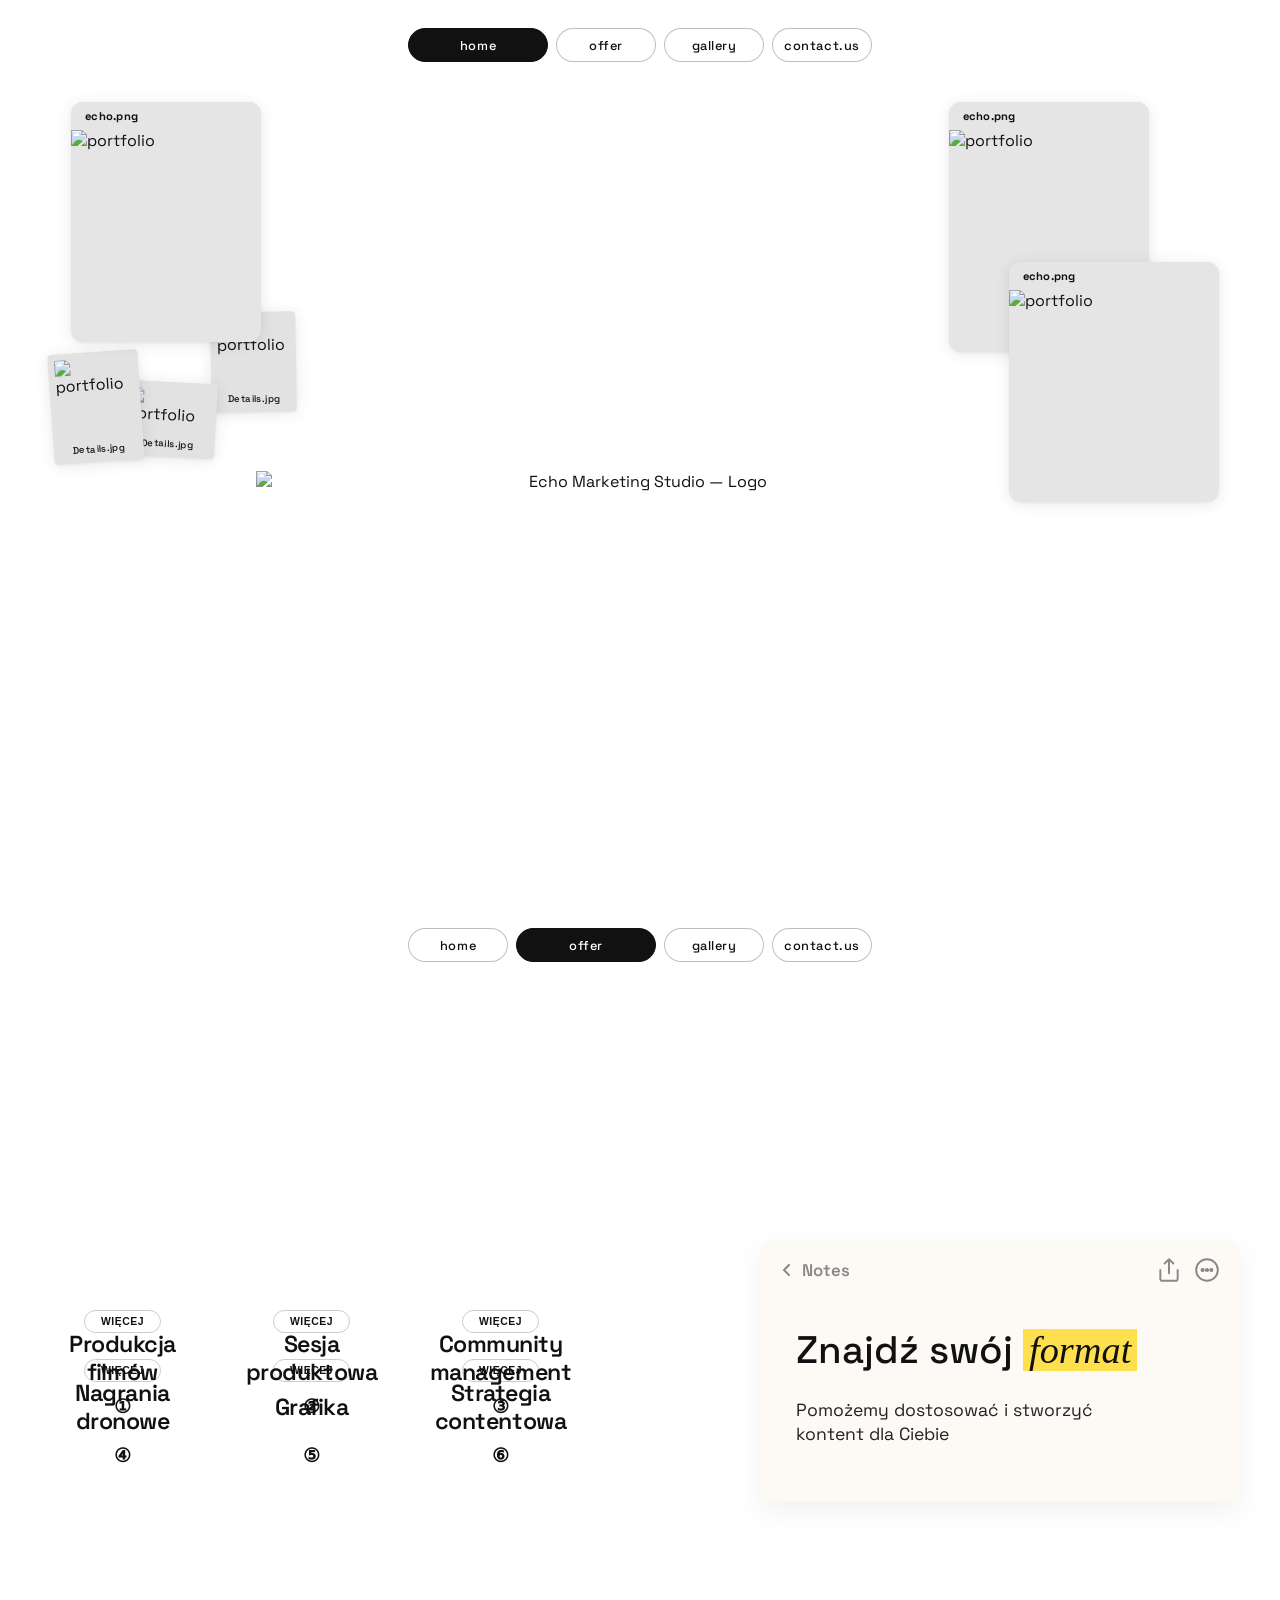
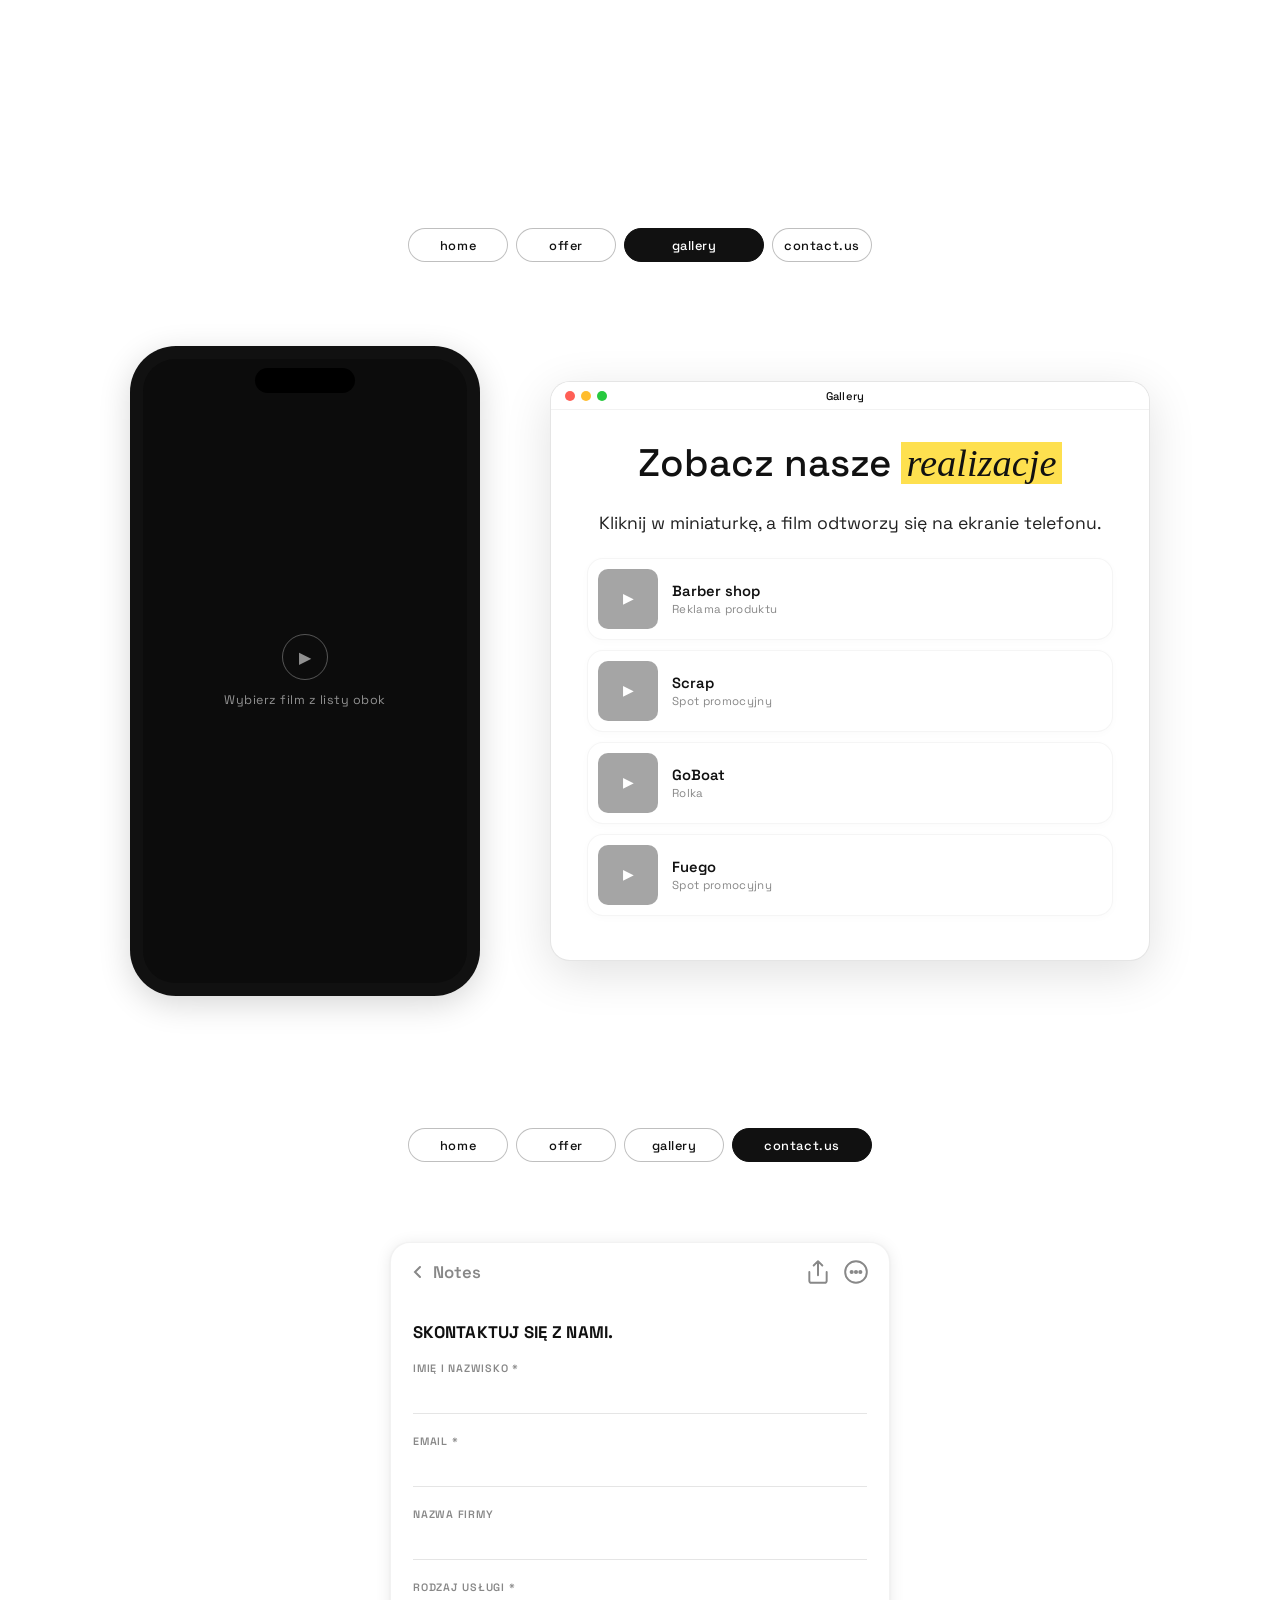
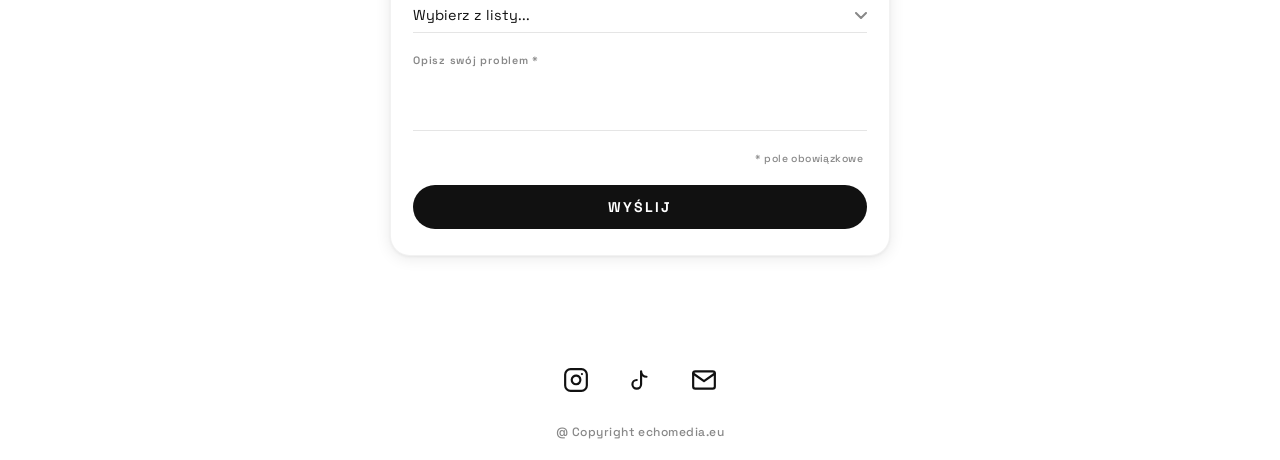
==== commit fe254534: "Add files via upload" ====
--- a/index.html
+++ b/index.html
@@ -472,7 +472,7 @@
               <button type="submit" class="btn-send" id="submit-btn">
                 WYŚLIJ
               </button>
-
+              <input type="text" name="website" id="website-hp" style="position:absolute;left:-9999px" tabindex="-1" autocomplete="off">
             </form>
           </div>
 
@@ -553,27 +553,34 @@
         submit.textContent = 'Wysyłanie…';
         submit.disabled = true;
 
-        try {
-          const formData = new FormData(form);
-          const res = await fetch('https://formspree.io/f/xykreqja', {
-            method: 'POST',
-            body: formData,
-            headers: { 'Accept': 'application/json' }
-          });
-
-          if (res.ok) {
-            form.reset();
-            showToast('✓ Wiadomość wysłana! Odezwiemy się wkrótce.');
-          } else {
-            showToast('X Wystąpił błąd przy wysyłaniu. Spróbuj ponownie.');
-          }
-        } catch (error) {
-          showToast('X Wystąpił problem z połączeniem.');
-        } finally {
-          submit.textContent = 'WYŚLIJ';
-          submit.disabled = false;
-        }
-      });
+try {
+  const payload = {
+    name, email, company,
+    service: document.getElementById('service-input').value,
+    message,
+    website: document.getElementById('website-hp').value
+  };
+
+  const res = await fetch('/api/contact', {
+    method: 'POST',
+    headers: { 'Content-Type': 'application/json' },
+    body: JSON.stringify(payload)
+  });
+
+  const data = await res.json().catch(() => ({}));
+
+  if (res.ok && data.ok) {
+    form.reset();
+    showToast('✓ Wiadomość wysłana! Odezwiemy się wkrótce.');
+  } else {
+    showToast('X Wystąpił błąd przy wysyłaniu. Spróbuj ponownie.');
+  }
+} catch (error) {
+  showToast('X Wystąpił problem z połączeniem.');
+} finally {
+  submit.textContent = 'WYŚLIJ';
+  submit.disabled = false;
+});
 
       /* ── Smooth scroll ── */
       document.querySelectorAll('a[href^="#"]').forEach(a => {
